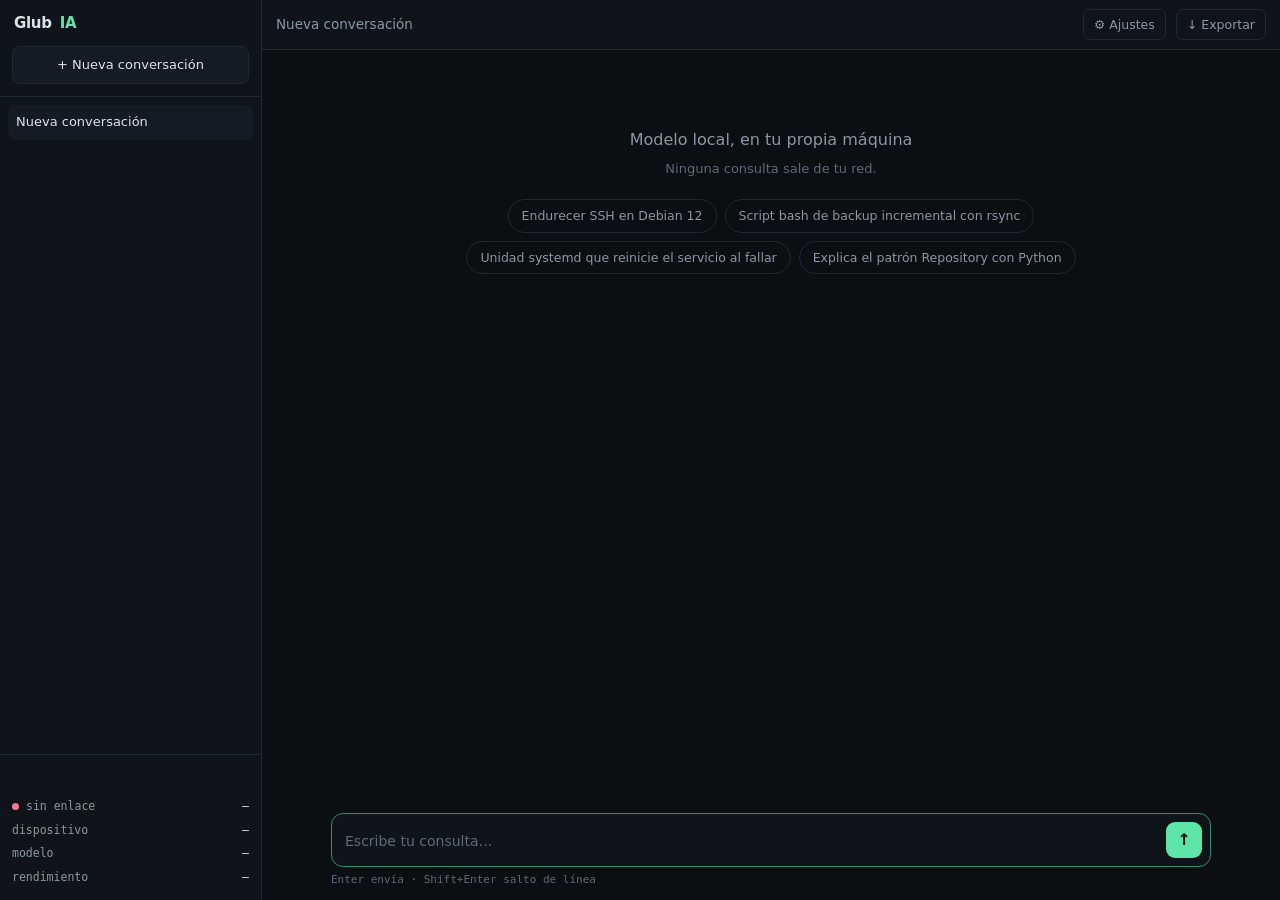
==== ui.html @ c702e89c "GlubIA 2.0" ====
<!DOCTYPE html>
<html lang="es">
<head>
<meta charset="utf-8">
<meta name="viewport" content="width=device-width, initial-scale=1, viewport-fit=cover">
<meta name="color-scheme" content="dark">
<title>{{TITULO}}</title>
<link rel="icon" href="data:image/svg+xml,<svg xmlns='http://www.w3.org/2000/svg' viewBox='0 0 32 32'><rect width='32' height='32' rx='7' fill='%230d1117'/><path d='M9 21V11h3.6c2.6 0 4.2 1.4 4.2 3.4 0 1.4-.8 2.4-2 2.9l2.6 3.7h-3.3l-2.1-3.2h-.4V21H9zm2.6-5.3h1c1 0 1.6-.4 1.6-1.2s-.6-1.2-1.6-1.2h-1v2.4z' fill='%235ee6a8'/><circle cx='22' cy='19' r='2.2' fill='%235ee6a8'/></svg>">
<style>
  :root{
    --bg:#0b0e13; --bg2:#0f141b; --bg3:#141b24; --line:#1f2933;
    --tx:#dce3ea; --tx2:#8b97a6; --tx3:#5d6a79;
    --ac:#5ee6a8; --ac2:#2f8f68; --user:#7aa2f7; --err:#f7768e; --warn:#e0af68;
    --mono:ui-monospace,"JetBrains Mono","Cascadia Code","SF Mono",Consolas,monospace;
    --sans:system-ui,-apple-system,"Segoe UI",Roboto,sans-serif;
    --sidebar:262px;
  }
  *{box-sizing:border-box}
  html,body{height:100%}
  body{
    margin:0;background:var(--bg);color:var(--tx);font:14px/1.55 var(--sans);
    display:flex;overflow:hidden;-webkit-font-smoothing:antialiased;
  }
  button{font:inherit;color:inherit;background:none;border:0;cursor:pointer}
  input,textarea,select{font:inherit;color:inherit}
  ::-webkit-scrollbar{width:9px;height:9px}
  ::-webkit-scrollbar-thumb{background:#26313d;border-radius:5px}
  ::-webkit-scrollbar-thumb:hover{background:#33414f}
  ::-webkit-scrollbar-track{background:transparent}

  /* ---------- Login ---------- */
  #login{position:fixed;inset:0;z-index:100;background:var(--bg);display:none;
    align-items:center;justify-content:center;padding:24px}
  #login.on{display:flex}
  .card{width:100%;max-width:340px;text-align:center}
  .logo{font:600 26px/1 var(--sans);letter-spacing:-.5px;margin-bottom:6px}
  .logo b{color:var(--ac)}
  .card p{color:var(--tx2);font-size:13px;margin:0 0 22px}
  .card input{width:100%;background:var(--bg3);border:1px solid var(--line);
    border-radius:9px;padding:11px 13px;font-family:var(--mono);outline:none}
  .card input:focus{border-color:var(--ac2)}
  .card button{width:100%;margin-top:10px;background:var(--ac);color:#07110c;
    font-weight:600;border-radius:9px;padding:11px}
  .card button:disabled{opacity:.5;cursor:default}
  #loginErr{color:var(--err);font-size:12.5px;min-height:18px;margin-top:10px}

  /* ---------- Sidebar ---------- */
  aside{width:var(--sidebar);flex:0 0 var(--sidebar);background:var(--bg2);
    border-right:1px solid var(--line);display:flex;flex-direction:column;height:100%}
  .side-top{padding:12px;border-bottom:1px solid var(--line)}
  .brand{display:flex;align-items:center;gap:8px;font-weight:600;font-size:15px;
    letter-spacing:-.3px;margin-bottom:11px;padding:0 2px}
  .brand span{color:var(--ac)}
  .newchat{width:100%;background:var(--bg3);border:1px solid var(--line);
    border-radius:8px;padding:8px;font-size:13px;font-weight:500;
    display:flex;align-items:center;justify-content:center;gap:6px}
  .newchat:hover{border-color:var(--ac2);color:var(--ac)}
  #convs{flex:1;overflow-y:auto;padding:8px}
  .conv{display:flex;align-items:center;gap:6px;border-radius:7px;padding:7px 8px;
    cursor:pointer;font-size:13px;color:var(--tx2)}
  .conv:hover{background:var(--bg3)}
  .conv.on{background:var(--bg3);color:var(--tx)}
  .conv .t{flex:1;overflow:hidden;text-overflow:ellipsis;white-space:nowrap}
  .conv .x{opacity:0;font-size:16px;line-height:1;color:var(--tx3);padding:0 2px}
  .conv:hover .x{opacity:1}
  .conv .x:hover{color:var(--err)}
  .side-bot{border-top:1px solid var(--line);padding:10px 12px}

  /* ---------- Panel de estado ---------- */
  .stat{display:flex;align-items:center;gap:7px;font-size:11.5px;color:var(--tx2);
    font-family:var(--mono);padding:3px 0}
  .dot{width:7px;height:7px;border-radius:50%;background:var(--tx3);flex:0 0 7px}
  .dot.ok{background:var(--ac);box-shadow:0 0 7px rgba(94,230,168,.65)}
  .dot.no{background:var(--err)}
  .stat .v{margin-left:auto;color:var(--tx)}
  #spark{display:block;width:100%;height:22px;margin:6px 0 2px;opacity:.85}

  /* ---------- Main ---------- */
  main{flex:1;display:flex;flex-direction:column;min-width:0;height:100%}
  header{display:flex;align-items:center;gap:10px;padding:9px 14px;
    border-bottom:1px solid var(--line);background:var(--bg2);flex:0 0 auto}
  .hb{border:1px solid var(--line);border-radius:7px;padding:5px 10px;font-size:12.5px;
    color:var(--tx2);display:flex;align-items:center;gap:6px}
  .hb:hover{border-color:var(--ac2);color:var(--ac)}
  .hb.on{border-color:var(--ac2);color:var(--ac)}
  #hTitle{flex:1;font-size:13.5px;font-weight:500;overflow:hidden;
    text-overflow:ellipsis;white-space:nowrap;color:var(--tx2)}
  #burger{display:none}

  /* ---------- Ajustes ---------- */
  #cfg{display:none;border-bottom:1px solid var(--line);background:var(--bg2);
    padding:13px 16px;gap:16px;flex-wrap:wrap;flex:0 0 auto}
  #cfg.on{display:flex}
  .fld{flex:1;min-width:190px}
  .fld label{display:flex;justify-content:space-between;font-size:11.5px;
    color:var(--tx2);margin-bottom:6px;font-family:var(--mono)}
  .fld label b{color:var(--ac);font-weight:500}
  input[type=range]{width:100%;-webkit-appearance:none;height:4px;border-radius:2px;
    background:var(--bg3);outline:none}
  input[type=range]::-webkit-slider-thumb{-webkit-appearance:none;width:14px;height:14px;
    border-radius:50%;background:var(--ac);cursor:pointer}
  input[type=range]::-moz-range-thumb{width:14px;height:14px;border:0;border-radius:50%;
    background:var(--ac);cursor:pointer}
  .fld.wide{flex-basis:100%}
  #sysPrompt{width:100%;height:80px;background:var(--bg);border:1px solid var(--line);
    border-radius:8px;padding:9px 11px;font:12.5px/1.5 var(--mono);resize:vertical;outline:none}
  #sysPrompt:focus{border-color:var(--ac2)}

  /* ---------- Transcript ---------- */
  #chat{flex:1;overflow-y:auto;overflow-x:hidden;scroll-behavior:smooth}
  #inner{max-width:880px;margin:0 auto;padding:22px 20px 8px}
  .turn{display:flex;gap:14px;padding:14px 0}
  .turn+.turn{border-top:1px solid #131a22}
  .gutter{flex:0 0 62px;font:600 10.5px/1.6 var(--mono);letter-spacing:.09em;
    text-transform:uppercase;padding-top:2px;text-align:right;color:var(--tx3)}
  .turn.user .gutter{color:var(--user)}
  .turn.ai .gutter{color:var(--ac)}
  .body{flex:1;min-width:0;overflow-wrap:anywhere}
  .body>*:first-child{margin-top:0}
  .body>*:last-child{margin-bottom:0}
  .body p{margin:0 0 .75em}
  .body ul,.body ol{margin:.3em 0 .8em;padding-left:1.3em}
  .body li{margin:.18em 0}
  .body h1,.body h2,.body h3{margin:1.1em 0 .5em;line-height:1.3;font-weight:600}
  .body h1{font-size:1.28em}.body h2{font-size:1.16em}.body h3{font-size:1.05em}
  .body blockquote{margin:.6em 0;padding-left:11px;border-left:2px solid var(--line);color:var(--tx2)}
  .body hr{border:0;border-top:1px solid var(--line);margin:1em 0}
  .body a{color:var(--user)}
  .body table{border-collapse:collapse;margin:.6em 0;font-size:13px;display:block;overflow-x:auto}
  .body th,.body td{border:1px solid var(--line);padding:5px 9px;text-align:left;
    overflow-wrap:normal;word-break:normal}
  .body th{background:var(--bg3)}
  .ic{background:var(--bg3);border:1px solid var(--line);border-radius:4px;
    padding:1px 5px;font:.88em var(--mono);color:var(--ac)}
  .turn.user .body{color:#c3ceda}

  /* ---------- Bloques de codigo ---------- */
  .cb{margin:.7em 0;border:1px solid var(--line);border-radius:9px;
    background:#080b10;overflow:hidden}
  .cb-h{display:flex;align-items:center;gap:8px;padding:5px 10px;
    background:var(--bg3);border-bottom:1px solid var(--line)}
  .cb-h .lang{font:11px var(--mono);color:var(--tx2);letter-spacing:.05em;flex:1}
  .cb-h button{font:11px var(--mono);color:var(--tx2);border:1px solid var(--line);
    border-radius:5px;padding:2px 8px}
  .cb-h button:hover{color:var(--ac);border-color:var(--ac2)}
  .cb pre{margin:0;padding:11px 13px;overflow-x:auto;font:12.6px/1.55 var(--mono);
    tab-size:4;color:#c8d3e0}
  .cb.open .cb-h .lang::after{content:" · escribiendo";color:var(--ac);opacity:.8}
  .cb pre i{font-style:normal}
  .k{color:#c39ae6}.s{color:#96d98a}.c{color:#57657a;font-style:italic}
  .n{color:#e5a06a}.f{color:#79b8ff}.o{color:#8fa3b8}.v{color:#f0a8b4}

  .caret{display:inline-block;width:7px;height:14px;background:var(--ac);
    vertical-align:-2px;animation:bl 1s steps(2) infinite}
  @keyframes bl{50%{opacity:0}}
  .err{color:var(--err);font-family:var(--mono);font-size:12.5px}
  .cola{color:var(--tx3);font:12px var(--mono);margin-left:6px}

  /* ---------- Composer ---------- */
  footer{flex:0 0 auto;padding:10px 20px 14px;background:linear-gradient(transparent,var(--bg) 32%)}
  .comp{max-width:880px;margin:0 auto;display:flex;gap:9px;align-items:flex-end;
    background:var(--bg2);border:1px solid var(--line);border-radius:12px;padding:8px 8px 8px 13px}
  .comp:focus-within{border-color:var(--ac2)}
  #ta{flex:1;background:none;border:0;outline:none;resize:none;max-height:210px;
    padding:6px 0;line-height:1.5;font-size:14px}
  #ta::placeholder{color:var(--tx3)}
  #send{background:var(--ac);color:#07110c;border-radius:9px;width:36px;height:36px;
    flex:0 0 36px;display:grid;place-items:center;font-size:16px;font-weight:700}
  #send:disabled{background:var(--bg3);color:var(--tx3)}
  #send.stop{background:var(--err);color:#180a0d}
  .hint{max-width:880px;margin:6px auto 0;font:11px var(--mono);color:var(--tx3);
    display:flex;gap:12px}
  .hint .r{margin-left:auto}

  .empty{text-align:center;color:var(--tx3);padding:56px 20px}
  .empty h2{color:var(--tx2);font-size:16px;font-weight:500;margin:0 0 6px}
  .empty p{font-size:13px;margin:0}
  .chips{display:flex;flex-wrap:wrap;gap:8px;justify-content:center;margin-top:20px}
  .chip{border:1px solid var(--line);border-radius:20px;padding:6px 13px;font-size:12.5px;color:var(--tx2)}
  .chip:hover{border-color:var(--ac2);color:var(--ac)}

  #toast{position:fixed;bottom:22px;left:50%;transform:translate(-50%,16px);
    background:var(--bg3);border:1px solid var(--line);border-radius:8px;
    padding:8px 15px;font-size:12.5px;opacity:0;pointer-events:none;
    transition:.22s;z-index:60}
  #toast.on{opacity:1;transform:translate(-50%,0)}
  #scrim{display:none;position:fixed;inset:0;background:rgba(0,0,0,.55);z-index:19}

  @media (max-width:760px){
    aside{position:fixed;left:0;top:0;bottom:0;z-index:20;transform:translateX(-100%);
      transition:transform .2s}
    aside.on{transform:none}
    #scrim.on{display:block}
    #burger{display:flex}
    #inner{padding:16px 13px 4px}
    .gutter{flex:0 0 40px;font-size:9.5px}
    .turn{gap:9px}
    footer{padding:8px 12px 12px}
    .hb.hide-sm{display:none}
    .hint span:first-child{display:none}
  }
</style>
</head>
<body>

<!-- ===================== LOGIN ===================== -->
<div id="login">
  <form class="card" id="loginForm" autocomplete="on">
    <div class="logo">Glub<b>IA</b></div>
    <p>Acceso restringido</p>
    <input id="pw" type="password" placeholder="Contraseña" autocomplete="current-password" required>
    <button type="submit" id="loginBtn">Entrar</button>
    <div id="loginErr"></div>
  </form>
</div>

<div id="scrim"></div>

<!-- ===================== SIDEBAR ===================== -->
<aside id="side">
  <div class="side-top">
    <div class="brand">Glub<span>IA</span></div>
    <button class="newchat" id="newBtn">+ Nueva conversación</button>
  </div>
  <div id="convs"></div>
  <div class="side-bot">
    <canvas id="spark" width="240" height="22"></canvas>
    <div class="stat"><i class="dot" id="dot"></i><span id="linkTxt">conectando…</span><span class="v" id="lat">—</span></div>
    <div class="stat"><span>dispositivo</span><span class="v" id="dev">—</span></div>
    <div class="stat"><span>modelo</span><span class="v" id="mdl">—</span></div>
    <div class="stat"><span>rendimiento</span><span class="v" id="tps">—</span></div>
  </div>
</aside>

<!-- ===================== MAIN ===================== -->
<main>
  <header>
    <button class="hb" id="burger">☰</button>
    <div id="hTitle">Nueva conversación</div>
    <button class="hb" id="cfgBtn">⚙ Ajustes</button>
    <button class="hb hide-sm" id="expBtn">↓ Exportar</button>
    <button class="hb hide-sm" id="outBtn" style="display:none">Salir</button>
  </header>

  <div id="cfg">
    <div class="fld">
      <label>temperatura <b id="tVal">0.20</b></label>
      <input type="range" id="temp" min="0" max="1.5" step="0.05" value="0.2">
    </div>
    <div class="fld">
      <label>max_new_tokens <b id="mVal">1024</b></label>
      <input type="range" id="maxt" min="128" max="4096" step="128" value="1024">
    </div>
    <div class="fld wide">
      <label>prompt de sistema <b id="resetSys" style="cursor:pointer">restaurar</b></label>
      <textarea id="sysPrompt" spellcheck="false"></textarea>
    </div>
  </div>

  <div id="chat"><div id="inner"></div></div>

  <footer>
    <div class="comp">
      <textarea id="ta" rows="1" placeholder="Escribe tu consulta…" spellcheck="false"></textarea>
      <button id="send" title="Enviar">↑</button>
    </div>
    <div class="hint">
      <span>Enter envía · Shift+Enter salto de línea</span>
      <span class="r" id="ctxInfo"></span>
    </div>
  </footer>
</main>

<div id="toast"></div>

<script>
"use strict";
/* =======================================================================
   GlubIA · interfaz local. Sin dependencias externas: arranca sin internet.
   Se sirve desde el propio backend, asi que todas las rutas son relativas
   y funciona igual en LAN (http) que a traves del tunel (https).
   ======================================================================= */

const $ = s => document.querySelector(s);
const LS_CONV = "glubia.convs.v1", LS_SET = "glubia.settings.v1";
const HIST_MAX = 60;                  // mensajes que se envian; el servidor recorta por TOKENS
const esc = t => t.replace(/&/g,"&amp;").replace(/</g,"&lt;").replace(/>/g,"&gt;");

/* ------------------------- Estado ------------------------- */
let convs = [], actual = null, generando = false, ctrl = null;
let trabajo = null;                   // id del trabajo en el servidor (para Detener)
let servidorConv = false;             // el servidor guarda conversaciones (GlubIA 2)
let sysDefecto = "";
const lats = [];                      // ultimas mediciones de latencia
let ajustes = { temp:0.2, maxt:1024, sys:null };

const guardar = () => { try{
  localStorage.setItem(LS_CONV, JSON.stringify(convs.slice(0,60)));
  localStorage.setItem(LS_SET, JSON.stringify(ajustes));
}catch(e){ toast("No se pudo guardar en este navegador"); } };

function cargar(){
  try{ convs = JSON.parse(localStorage.getItem(LS_CONV)||"[]") || []; }catch(e){ convs = []; }
  try{ Object.assign(ajustes, JSON.parse(localStorage.getItem(LS_SET)||"{}")); }catch(e){}
}

/* -------------------------------------------------------------------------
   Contexto que se envia al modelo. Las respuestas fallidas (errores, "sin
   respuesta") y la pregunta que las produjo NO se reenvian: en la v1 el modelo
   recibia sus propios mensajes de error como si fueran parte de la charla.
   ------------------------------------------------------------------------- */
const FALLO_V1 = /^\*\*No se pudo completar:\*\*|^\*\(sin respuesta\)\*$|\*\*Error del servidor:\*\*/;
const fallida = m => !!m && m.role === "assistant" && (m.err || FALLO_V1.test(m.content));
function contexto(msgs){
  const out = [];
  msgs.forEach((m, i) => {
    if(fallida(m) || (m.role === "user" && fallida(msgs[i+1]))) return;
    out.push({ role:m.role, content:m.content.replace(/\n\n\*\(detenido\)\*$/, "") });
  });
  return out.slice(-HIST_MAX);
}

/* -------------------------------------------------------------------------
   Sincronizacion con el servidor: el historial te sigue entre equipos y
   sobrevive a limpiar el navegador. Si el servidor no la ofrece o no hay red,
   todo sigue funcionando solo con localStorage, como en la v1.
   ------------------------------------------------------------------------- */
const sucias = new Set();
let tSync = null;
function tocar(c){
  c.act = Date.now();
  if(servidorConv && c.msgs.length){ sucias.add(c.id); programarSubida(900); }
}
function programarSubida(ms){ clearTimeout(tSync); tSync = setTimeout(subir, ms); }
async function subir(){
  const ids = [...sucias]; sucias.clear();
  for(const id of ids){
    const c = convs.find(x => x.id === id);
    if(!c || !c.msgs.length) continue;
    try{
      const r = await fetch("api/conversations/" + encodeURIComponent(id), {
        method:"PUT", headers:{"Content-Type":"application/json"},
        body:JSON.stringify({ titulo:c.titulo, msgs:c.msgs, ts:c.ts, actualizada:c.act || c.ts })
      });
      if(!r.ok && r.status !== 400 && r.status !== 413) sucias.add(id);
    }catch(e){ sucias.add(id); }
  }
  if(sucias.size) programarSubida(8000);   // sin red o sin sesion: reintento tranquilo
}
async function bajar(){
  if(!servidorConv) return false;
  try{
    const r = await fetch("api/conversations", {cache:"no-store"});
    if(!r.ok) return false;
    const j = await r.json();
    const borradas = new Set(j.deleted || []);
    // Solo las 60 mas recientes: es lo que cabe en el localStorage (guardar() corta en 60).
    const remotas = new Map((j.conversations || []).slice(0, 60).map(x => [x.id, x]));
    let cambio = false;
    const antes = convs.length;
    convs = convs.filter(c => !borradas.has(c.id));          // borradas en otro equipo
    if(convs.length !== antes) cambio = true;
    for(const rc of remotas.values()){
      const l = convs.find(c => c.id === rc.id);
      const nueva = { id:rc.id, titulo:rc.titulo || "Conversación", msgs:rc.msgs || [], ts:rc.ts, act:rc.actualizada };
      if(!l){ convs.push(nueva); cambio = true; }
      else if((rc.actualizada || 0) > (l.act || 0)){ Object.assign(l, nueva); cambio = true; }
      else if((l.act || 0) > (rc.actualizada || 0)) sucias.add(l.id);
    }
    convs.forEach(c => { if(!remotas.has(c.id) && c.msgs.length) sucias.add(c.id); });  // solo locales
    if(cambio){
      convs.sort((a, b) => (b.act || b.ts || 0) - (a.act || a.ts || 0));
      if(!conv()) actual = convs.length ? convs[0].id : null;
    }
    if(sucias.size) programarSubida(300);
    return cambio;
  }catch(e){ return false; }
}

/* =======================================================================
   Resaltado de sintaxis escrito a mano (sin librerias)
   Se escapa &,<,> primero; las comillas quedan intactas y el tokenizador
   puede reconocer cadenas sin pelearse con las entidades HTML.
   ======================================================================= */
const LANGS = {
  python:{ kw:"and as assert async await break class continue def del elif else except finally for from global if import in is lambda nonlocal not or pass raise return try while with yield None True False self match case",
           com:"#[^\\n]*",
           str:"\"\"\"[\\s\\S]*?\"\"\"|'''[\\s\\S]*?'''|\"(?:\\\\.|[^\"\\\\\\n])*\"|'(?:\\\\.|[^'\\\\\\n])*'" },
  javascript:{ kw:"async await break case catch class const continue default delete do else export extends finally for from function if import in instanceof let new of return static super switch this throw try typeof var void while yield true false null undefined",
           com:"/\\*[\\s\\S]*?\\*/|//[^\\n]*",
           str:"`(?:\\\\[\\s\\S]|[^`\\\\])*`|\"(?:\\\\.|[^\"\\\\\\n])*\"|'(?:\\\\.|[^'\\\\\\n])*'" },
  bash:{ kw:"if then else elif fi for while do done case esac function return export local readonly source alias unset shift trap set echo cd sudo apt systemctl grep sed awk chmod chown mkdir rm cp mv ln find xargs curl wget tar ssh scp systemd journalctl ufw iptables",
           com:"#[^\\n]*",
           str:"\"(?:\\\\.|[^\"\\\\])*\"|'[^']*'" },
  json:{ kw:"true false null", com:"#[^\\n]*", str:"\"(?:\\\\.|[^\"\\\\])*\"" },
  sql:{ kw:"select from where insert into values update set delete create table drop alter add primary key foreign references index join left right inner outer on group by order having limit offset distinct as and or not null in like between union all case when then else end",
           com:"--[^\\n]*", str:"'(?:''|[^'])*'" },
  c:{ kw:"auto break case char const continue default do double else enum extern float for goto if int long register return short signed sizeof static struct switch typedef union unsigned void volatile while include define ifndef endif nullptr true false",
           com:"/\\*[\\s\\S]*?\\*/|//[^\\n]*",
           str:"\"(?:\\\\.|[^\"\\\\\\n])*\"|'(?:\\\\.|[^'\\\\\\n])*'" }
};
const ALIAS = { py:"python", python3:"python", js:"javascript", jsx:"javascript", ts:"javascript",
  tsx:"javascript", node:"javascript", sh:"bash", shell:"bash", zsh:"bash", console:"bash",
  bat:"bash", powershell:"bash", ps1:"bash", yaml:"json", yml:"json", toml:"json", ini:"json",
  cpp:"c", "c++":"c", h:"c", hpp:"c", java:"c", go:"c", rust:"c", rs:"c", cs:"c", php:"c",
  postgres:"sql", psql:"sql", mysql:"sql" };

// Trozos que NO son comentario ni cadena: aqui si buscamos palabras clave.
function codigoLlano(s, def){
  if(!s) return "";
  const kws = def._set || (def._set = new Set(def.kw.split(" ")));
  return s
    .replace(/\b([A-Za-z_$][\w$]*)\b(\s*\()?/g, (m, w, par) => {
      if(kws.has(w)) return '<i class="k">'+w+'</i>' + (par||"");
      if(par) return '<i class="f">'+w+'</i>' + par;
      return m;
    })
    .replace(/\b(0[xXbB][0-9a-fA-F]+|\d+\.?\d*(?:[eE][-+]?\d+)?)\b/g, '<i class="n">$1</i>')
    .replace(/(\$\{?\w+\}?|(?:^|\s)--?[a-zA-Z][\w-]*)/g, m => '<i class="v">'+m+'</i>');
}

function pintar(codigo, lang){
  const def = LANGS[ALIAS[(lang||"").toLowerCase()] || (lang||"").toLowerCase()];
  const t = esc(codigo);
  if(!def) return t;

  // Un solo barrido de izquierda a derecha: asi una almohadilla dentro de una
  // cadena no se toma por comentario, ni una comilla dentro de un comentario
  // abre una cadena. Sin marcadores temporales que luego haya que restaurar.
  const nunca = "(?!x)x";
  const re = new RegExp("(" + (def.com || nunca) + ")|(" + (def.str || nunca) + ")", "g");
  let out = "", ultimo = 0, m;
  while((m = re.exec(t)) !== null){
    if(m[0] === ""){ re.lastIndex++; continue; }
    out += codigoLlano(t.slice(ultimo, m.index), def);
    out += '<i class="' + (m[1] !== undefined ? "c" : "s") + '">' + m[0] + '</i>';
    ultimo = m.index + m[0].length;
  }
  return out + codigoLlano(t.slice(ultimo), def);
}

/* =======================================================================
   Markdown minimo. Soporta vallas ``` sin cerrar mientras llega el stream:
   la ultima valla abierta se renderiza igualmente como bloque en curso.
   ======================================================================= */
function inline(t){
  return esc(t)
    .replace(/`([^`\n]+)`/g, (m,c) => '<code class="ic">'+c+'</code>')
    .replace(/\*\*([^*]+)\*\*/g,"<strong>$1</strong>")
    .replace(/(^|[^*\w])\*([^*\n]+)\*/g,"$1<em>$2</em>")
    .replace(/\[([^\]]+)\]\((https?:\/\/[^\s)]+)\)/g,'<a href="$2" target="_blank" rel="noopener">$1</a>');
}

function bloqueCodigo(codigo, lang, abierto){
  const id = "c" + Math.random().toString(36).slice(2,9);
  return '<div class="cb'+(abierto?" open":"")+'">'+
      '<div class="cb-h"><span class="lang">'+esc(lang||"texto")+'</span>'+
      '<button data-copy="'+id+'">copiar</button></div>'+
      '<pre id="'+id+'">'+pintar(codigo, lang)+'</pre></div>';
}

function markdown(texto){
  const lineas = texto.split("\n");
  let html = "", buf = [], enCodigo = false, codigo = [], lang = "", lista = null;

  const cerrarLista = () => { if(lista){ html += "</"+lista+">"; lista = null; } };
  const volcar = () => {
    if(!buf.length) return;
    const t = buf.join("\n").trim();
    if(t) html += "<p>" + inline(t).replace(/\n/g,"<br>") + "</p>";
    buf = [];
  };

  const celdas = ln => ln.trim().replace(/^\||\|$/g,"").split("|").map(c => c.trim());
  const esSeparador = ln => /^\s*\|?[\s:]*-{2,}[\s:|-]*\|?\s*$/.test(ln) && ln.includes("-");

  for(let i = 0; i < lineas.length; i++){
    const ln = lineas[i];
    const valla = ln.match(/^\s*```(.*)$/);
    if(valla){
      if(!enCodigo){ volcar(); cerrarLista(); enCodigo = true; lang = valla[1].trim(); codigo = []; }
      else { enCodigo = false; html += bloqueCodigo(codigo.join("\n"), lang, false); }
      continue;
    }
    if(enCodigo){ codigo.push(ln); continue; }

    // Tabla: cabecera con barras seguida de una linea de guiones.
    if(ln.includes("|") && i + 1 < lineas.length && esSeparador(lineas[i+1]) && lineas[i+1].includes("|")){
      volcar(); cerrarLista();
      const cab = celdas(ln);
      let t = "<table><thead><tr>" + cab.map(c => "<th>"+inline(c)+"</th>").join("") + "</tr></thead><tbody>";
      let j = i + 2;
      for(; j < lineas.length && lineas[j].includes("|") && lineas[j].trim(); j++){
        const fila = celdas(lineas[j]);
        t += "<tr>" + cab.map((_,k) => "<td>"+inline(fila[k] || "")+"</td>").join("") + "</tr>";
      }
      html += t + "</tbody></table>";
      i = j - 1;
      continue;
    }

    if(/^\s*(---|\*\*\*|___)\s*$/.test(ln)){ volcar(); cerrarLista(); html += "<hr>"; continue; }
    const h = ln.match(/^(#{1,3})\s+(.*)$/);
    if(h){ volcar(); cerrarLista(); const n = h[1].length; html += "<h"+n+">"+inline(h[2])+"</h"+n+">"; continue; }
    const q = ln.match(/^>\s?(.*)$/);
    if(q){ volcar(); cerrarLista(); html += "<blockquote>"+inline(q[1])+"</blockquote>"; continue; }
    const ul = ln.match(/^\s*[-*+]\s+(.*)$/);
    const ol = ln.match(/^\s*\d+[.)]\s+(.*)$/);
    if(ul || ol){
      volcar();
      const tag = ul ? "ul" : "ol";
      if(lista !== tag){ cerrarLista(); html += "<"+tag+">"; lista = tag; }
      html += "<li>" + inline((ul||ol)[1]) + "</li>";
      continue;
    }
    if(!ln.trim()){ volcar(); cerrarLista(); continue; }
    buf.push(ln);
  }
  volcar(); cerrarLista();
  // Valla aun sin cerrar: el modelo sigue escribiendo dentro del bloque.
  if(enCodigo) html += bloqueCodigo(codigo.join("\n"), lang, true);
  return html;
}

/* ------------------------- Conversaciones ------------------------- */
const nuevoId = () => Date.now().toString(36) + Math.random().toString(36).slice(2,6);

function conv(){ return convs.find(c => c.id === actual) || null; }

function crear(){
  const c = { id:nuevoId(), titulo:"Nueva conversación", msgs:[], ts:Date.now() };
  convs.unshift(c); actual = c.id; guardar(); pintarLista(); render(); $("#ta").focus();
  if(innerWidth <= 760) cerrarSide();
}

function borrar(id, ev){
  ev.stopPropagation();
  convs = convs.filter(c => c.id !== id);
  sucias.delete(id);
  if(servidorConv) fetch("api/conversations/" + encodeURIComponent(id), {method:"DELETE"}).catch(() => {});
  if(actual === id) actual = convs.length ? convs[0].id : null;
  if(!convs.length) crear(); else { guardar(); pintarLista(); render(); }
}

function pintarLista(){
  const cont = $("#convs");
  cont.innerHTML = "";
  convs.forEach(c => {
    const d = document.createElement("div");
    d.className = "conv" + (c.id === actual ? " on" : "");
    d.innerHTML = '<span class="t"></span><span class="x">×</span>';
    d.querySelector(".t").textContent = c.titulo;
    d.onclick = () => { actual = c.id; pintarLista(); render(); if(innerWidth<=760) cerrarSide(); };
    d.querySelector(".x").onclick = e => borrar(c.id, e);
    cont.appendChild(d);
  });
}

const SUGE = ["Endurecer SSH en Debian 12","Script bash de backup incremental con rsync",
              "Unidad systemd que reinicie el servicio al fallar","Explica el patrón Repository con Python"];

function render(){
  const c = conv(), cont = $("#inner");
  $("#hTitle").textContent = c ? c.titulo : "Nueva conversación";
  if(!c || !c.msgs.length){
    cont.innerHTML = '<div class="empty"><h2>Modelo local, en tu propia máquina</h2>'+
      '<p>Ninguna consulta sale de tu red.</p><div class="chips">'+
      SUGE.map(s => '<button class="chip">'+esc(s)+'</button>').join("")+'</div></div>';
    cont.querySelectorAll(".chip").forEach(b => b.onclick = () => { $("#ta").value = b.textContent; enviar(); });
    $("#ctxInfo").textContent = "";
    return;
  }
  cont.innerHTML = c.msgs.map(m => turnoHTML(m.role, m.content + (m.detenido ? "\n\n*(detenido)*" : ""))).join("");
  $("#ctxInfo").textContent = c.msgs.length + " mensajes";
  abajo();
}

function turnoHTML(role, texto){
  const ai = role === "assistant";
  return '<div class="turn '+(ai?"ai":"user")+'"><div class="gutter">'+(ai?"glubia":"tú")+'</div>'+
         '<div class="body">'+(ai ? markdown(texto) : "<p>"+inline(texto).replace(/\n/g,"<br>")+"</p>")+'</div></div>';
}

const abajo = () => { const e = $("#chat"); e.scrollTop = e.scrollHeight; };

/* ------------------------- Envio ------------------------- */
async function enviar(){
  if(generando){
    if(trabajo) fetch("api/chat/cancel", { method:"POST", headers:{"Content-Type":"application/json"},
                                           body:JSON.stringify({id:trabajo}) }).catch(() => {});
    if(ctrl) ctrl.abort();
    return;
  }
  const ta = $("#ta"), texto = ta.value.trim();
  if(!texto) return;
  if(!conv()) crear();
  const c = conv();

  c.msgs.push({ role:"user", content:texto });
  tocar(c);
  if(c.msgs.length === 1){
    c.titulo = texto.slice(0,44) + (texto.length > 44 ? "…" : "");
    $("#hTitle").textContent = c.titulo; pintarLista();
  }
  ta.value = ""; autoSize(); guardar(); render();

  const cuerpo = {
    prompt: texto,
    history: contexto(c.msgs.slice(0,-1)),
    system: ajustes.sys || undefined,
    max_new_tokens: ajustes.maxt,
    temperature: ajustes.temp
  };

  // Turno del modelo, en vivo
  const cont = $("#inner");
  const div = document.createElement("div");
  div.className = "turn ai";
  div.innerHTML = '<div class="gutter">glubia</div><div class="body"><span class="caret"></span></div>';
  cont.appendChild(div); abajo();
  const body = div.querySelector(".body");

  generando = true; marcarBoton();
  ctrl = new AbortController();
  let acc = "", abortado = false, ultimo = 0, fallo = false, ctxServidor = null;
  trabajo = null;

  const repintar = (forzar) => {
    const t = performance.now();
    if(!forzar && t - ultimo < 55) return;      // ~18 fps: fluido sin quemar CPU
    ultimo = t;
    const pegado = $("#chat").scrollHeight - $("#chat").scrollTop - $("#chat").clientHeight < 120;
    body.innerHTML = markdown(acc) + '<span class="caret"></span>';
    if(pegado) abajo();
  };

  try{
    let r = await fetch("api/chat/stream", {
      method:"POST", headers:{"Content-Type":"application/json"},
      body:JSON.stringify(cuerpo), signal:ctrl.signal
    });

    if(r.status === 401){ throw new Error("__401__"); }

    if(r.status === 404 || !r.body){
      // Servidor sin streaming: se cae al endpoint clasico sin romperse.
      const r2 = await fetch("api/chat", {
        method:"POST", headers:{"Content-Type":"application/json"},
        body:JSON.stringify(cuerpo), signal:ctrl.signal
      });
      if(r2.status === 401) throw new Error("__401__");
      const j = await r2.json();
      if(!r2.ok) throw new Error(j.detail || "Error del servidor");
      acc = (j.response || "").trim();
      if(j.seconds) $("#tps").textContent = j.seconds + " s";
    } else if(!r.ok){
      let msg = "Error " + r.status;
      try{ const j = await r.json(); msg = j.detail || msg; }catch(e){}
      throw new Error(msg);
    } else {
      const rd = r.body.getReader(), dec = new TextDecoder();
      let resto = "", fin = false;
      while(!fin){
        const { value, done } = await rd.read();
        if(done) break;
        resto += dec.decode(value, {stream:true});
        const partes = resto.split("\n\n");
        resto = partes.pop();
        for(const p of partes){
          const l = p.trim();
          if(!l.startsWith("data:")) continue;
          let d; try{ d = JSON.parse(l.slice(5).trim()); }catch(e){ continue; }
          if(d.id){
            trabajo = d.id;
            if(d.queue > 0 && !acc) body.innerHTML = '<span class="caret"></span> <span class="cola">en cola: ' +
              d.queue + (d.queue === 1 ? ' petición' : ' peticiones') + ' antes que la tuya</span>';
          }
          if(d.context) ctxServidor = d.context;
          if(d.delta){ acc += d.delta; repintar(false); }
          else if(d.error){ fallo = true; acc += "\n\n**Error del servidor:** " + d.error; repintar(true); }
          else if(d.done){
            // Cerramos al recibir el evento final en vez de esperar a que el
            // socket muera: asi no dependemos de como delimite el servidor.
            if(d.tps) $("#tps").textContent = d.tps + " tok/s";
            fin = true; break;
          }
        }
      }
      try{ await rd.cancel(); }catch(e){}
    }
  }catch(e){
    if(e.name === "AbortError"){ abortado = true; }
    else if(e.message === "__401__"){
      generando = false; marcarBoton(); div.remove();
      c.msgs.pop(); guardar(); render();
      $("#ta").value = texto; autoSize();          // no se pierde lo que escribiste
      mostrarLogin("La sesión caducó. Vuelve a entrar.");
      return;
    }
    else { fallo = true; acc += (acc ? "\n\n" : "") + "**No se pudo completar:** " + e.message; }
  }

  generando = false; ctrl = null; marcarBoton();
  trabajo = null;
  if(!acc){ acc = "*(sin respuesta)*"; fallo = true; }
  const msg = { role:"assistant", content:acc };
  if(abortado) msg.detenido = true;
  if(fallo) msg.err = true;
  body.innerHTML = markdown(acc + (abortado ? "\n\n*(detenido)*" : ""));
  c.msgs.push(msg);
  c.ts = Date.now();
  tocar(c);
  guardar();
  $("#ctxInfo").textContent = c.msgs.length + " mensajes" + (ctxServidor ?
    " · al modelo " + ctxServidor.mensajes + (ctxServidor.omitidos ? " (" + ctxServidor.omitidos + " antiguos fuera)" : "") +
    " · " + ctxServidor.tokens_prompt + " tok" : "");
  abajo(); $("#ta").focus();
}

function marcarBoton(){
  const b = $("#send");
  b.textContent = generando ? "■" : "↑";
  b.classList.toggle("stop", generando);
  b.title = generando ? "Detener" : "Enviar";
}

/* ------------------------- Copiar codigo ------------------------- */
document.addEventListener("click", e => {
  const b = e.target.closest("[data-copy]");
  if(!b) return;
  const pre = document.getElementById(b.dataset.copy);
  if(!pre) return;
  const txt = pre.innerText;
  const ok = () => { b.textContent = "copiado"; setTimeout(() => b.textContent = "copiar", 1400); };
  // navigator.clipboard no existe en contextos no seguros: en LAN vamos por http.
  if(navigator.clipboard && isSecureContext){
    navigator.clipboard.writeText(txt).then(ok, () => legacy(txt, ok));
  } else legacy(txt, ok);
});
function legacy(txt, ok){
  const t = document.createElement("textarea");
  t.value = txt; t.style.cssText = "position:fixed;opacity:0;top:0";
  document.body.appendChild(t); t.select();
  try{ document.execCommand("copy"); ok(); }catch(e){ toast("No se pudo copiar"); }
  document.body.removeChild(t);
}

/* ------------------------- Exportar ------------------------- */
function exportar(){
  const c = conv();
  if(!c || !c.msgs.length){ toast("No hay nada que exportar"); return; }
  const fecha = new Date(c.ts || Date.now());
  let md = "# " + c.titulo + "\n\n> GlubIA · " + fecha.toLocaleString("es") +
           " · " + ($("#dev").textContent) + "\n\n---\n\n";
  md += c.msgs.map(m => (m.role === "user" ? "## Tú\n\n" : "## GlubIA\n\n") + m.content).join("\n\n---\n\n") + "\n";
  const nombre = (c.titulo.replace(/[^\w\sáéíóúñÁÉÍÓÚÑ-]/g,"").trim().replace(/\s+/g,"-").toLowerCase() || "glubia").slice(0,50);
  const a = document.createElement("a");
  a.href = URL.createObjectURL(new Blob([md], {type:"text/markdown;charset=utf-8"}));
  a.download = nombre + ".md";
  document.body.appendChild(a); a.click(); document.body.removeChild(a);
  setTimeout(() => URL.revokeObjectURL(a.href), 4000);
  toast("Descargado " + a.download);
}

/* ------------------------- Estado / latencia ------------------------- */
function sparkline(){
  const cv = $("#spark"), g = cv.getContext("2d");
  const w = cv.width = cv.clientWidth * 2, h = cv.height = 44;
  cv.style.height = "22px";
  g.clearRect(0,0,w,h);
  if(lats.length < 2) return;
  const max = Math.max(...lats, 1) * 1.3, n = lats.length;
  g.beginPath();
  lats.forEach((v,i) => {
    const x = (i/(n-1))*(w-4)+2, y = h - 4 - (v/max)*(h-10);
    i ? g.lineTo(x,y) : g.moveTo(x,y);
  });
  g.strokeStyle = "#5ee6a8"; g.lineWidth = 2.5; g.lineJoin = "round"; g.stroke();
  g.lineTo(w-2, h); g.lineTo(2, h); g.closePath();
  g.fillStyle = "rgba(94,230,168,.12)"; g.fill();
}

async function ping(){
  const t0 = performance.now();
  try{
    const r = await fetch("api/health", {cache:"no-store"});
    const j = await r.json();
    const ms = Math.round(performance.now() - t0);
    lats.push(ms); if(lats.length > 16) lats.shift();   // ultimas 16 mediciones
    $("#dot").className = "dot ok";
    $("#linkTxt").textContent = "enlace activo";
    $("#lat").textContent = ms + " ms";
    $("#dev").textContent = j.device || "—";
    $("#mdl").textContent = j.model || "—";
    if(j.ready === false){ $("#dot").className = "dot"; $("#linkTxt").textContent = "cargando modelo…"; }
    else if(j.queue > 0){ $("#linkTxt").textContent = "enlace activo · cola " + j.queue; }
  }catch(e){
    $("#dot").className = "dot no";
    $("#linkTxt").textContent = "sin enlace";
    $("#lat").textContent = "—";
  }
  sparkline();
}

/* ------------------------- Login ------------------------- */
function mostrarLogin(msg){
  $("#login").classList.add("on");
  $("#loginErr").textContent = msg || "";
  setTimeout(() => $("#pw").focus(), 60);
}

$("#loginForm").onsubmit = async e => {
  e.preventDefault();
  const btn = $("#loginBtn"); btn.disabled = true;
  $("#loginErr").textContent = "";
  try{
    const r = await fetch("api/login", {
      method:"POST", headers:{"Content-Type":"application/json"},
      body:JSON.stringify({password: $("#pw").value})
    });
    const j = await r.json().catch(() => ({}));
    if(r.ok){ $("#login").classList.remove("on"); $("#pw").value = ""; arrancarApp(); }
    else $("#loginErr").textContent = j.detail || "Acceso denegado";
  }catch(e){ $("#loginErr").textContent = "No hay conexión con el servidor"; }
  btn.disabled = false;
};

/* ------------------------- UI varios ------------------------- */
function toast(m){ const t = $("#toast"); t.textContent = m; t.classList.add("on");
  clearTimeout(t._h); t._h = setTimeout(() => t.classList.remove("on"), 2200); }

function autoSize(){ const ta = $("#ta"); ta.style.height = "auto";
  ta.style.height = Math.min(ta.scrollHeight, 210) + "px"; }

const cerrarSide = () => { $("#side").classList.remove("on"); $("#scrim").classList.remove("on"); };

$("#ta").addEventListener("input", autoSize);
$("#ta").addEventListener("keydown", e => {
  if(e.key === "Enter" && !e.shiftKey && !e.isComposing){ e.preventDefault(); enviar(); }
});
$("#send").onclick = enviar;
$("#newBtn").onclick = crear;
$("#expBtn").onclick = exportar;
$("#burger").onclick = () => { $("#side").classList.toggle("on"); $("#scrim").classList.toggle("on"); };
$("#scrim").onclick = cerrarSide;
$("#cfgBtn").onclick = () => { const on = $("#cfg").classList.toggle("on"); $("#cfgBtn").classList.toggle("on", on); };
$("#outBtn").onclick = async () => { await fetch("api/logout", {method:"POST"}); location.reload(); };

$("#temp").oninput = e => { ajustes.temp = +e.target.value; $("#tVal").textContent = ajustes.temp.toFixed(2); guardar(); };
$("#maxt").oninput = e => { ajustes.maxt = +e.target.value; $("#mVal").textContent = ajustes.maxt; guardar(); };
$("#sysPrompt").oninput = e => { ajustes.sys = e.target.value; guardar(); };
$("#resetSys").onclick = () => { ajustes.sys = null; $("#sysPrompt").value = sysDefecto; guardar(); toast("Prompt restaurado"); };

addEventListener("resize", sparkline);
addEventListener("keydown", e => {
  if((e.ctrlKey || e.metaKey) && e.key === "k"){ e.preventDefault(); crear(); }
});
addEventListener("beforeunload", e => { if(generando){ e.preventDefault(); e.returnValue = ""; } });

/* ------------------------- Arranque ------------------------- */
function arrancarApp(){
  cargar();
  $("#temp").value = ajustes.temp; $("#tVal").textContent = (+ajustes.temp).toFixed(2);
  $("#maxt").value = ajustes.maxt; $("#mVal").textContent = ajustes.maxt;
  $("#sysPrompt").value = ajustes.sys != null ? ajustes.sys : sysDefecto;
  if(!convs.length) crear(); else { actual = convs[0].id; pintarLista(); render(); }
  sincronizar();
  ping(); clearInterval(window._pg); window._pg = setInterval(ping, 5000);
  autoSize(); marcarBoton();
  $("#ta").focus();
}

async function sincronizar(){
  if(generando) return;
  const antes = JSON.stringify(conv() ? conv().msgs : null);
  if(await bajar()){
    guardar(); pintarLista();
    // Solo se repinta la conversacion abierta si cambio: no saltar el scroll en balde.
    if(JSON.stringify(conv() ? conv().msgs : null) !== antes) render();
  }
}
document.addEventListener("visibilitychange", () => { if(!document.hidden) sincronizar(); });

(async function init(){
  try{
    const r = await fetch("api/session", {cache:"no-store"});
    const j = await r.json();
    sysDefecto = j.system_prompt || "";
    servidorConv = j.conversations === true;
    if(j.auth_required) $("#outBtn").style.display = "";
    if(j.auth_required && !j.authenticated){ mostrarLogin(); ping(); return; }
  }catch(e){ /* sin backend: la UI arranca igual y el panel marcara "sin enlace" */ }
  arrancarApp();
})();
</script>
</body>
</html>
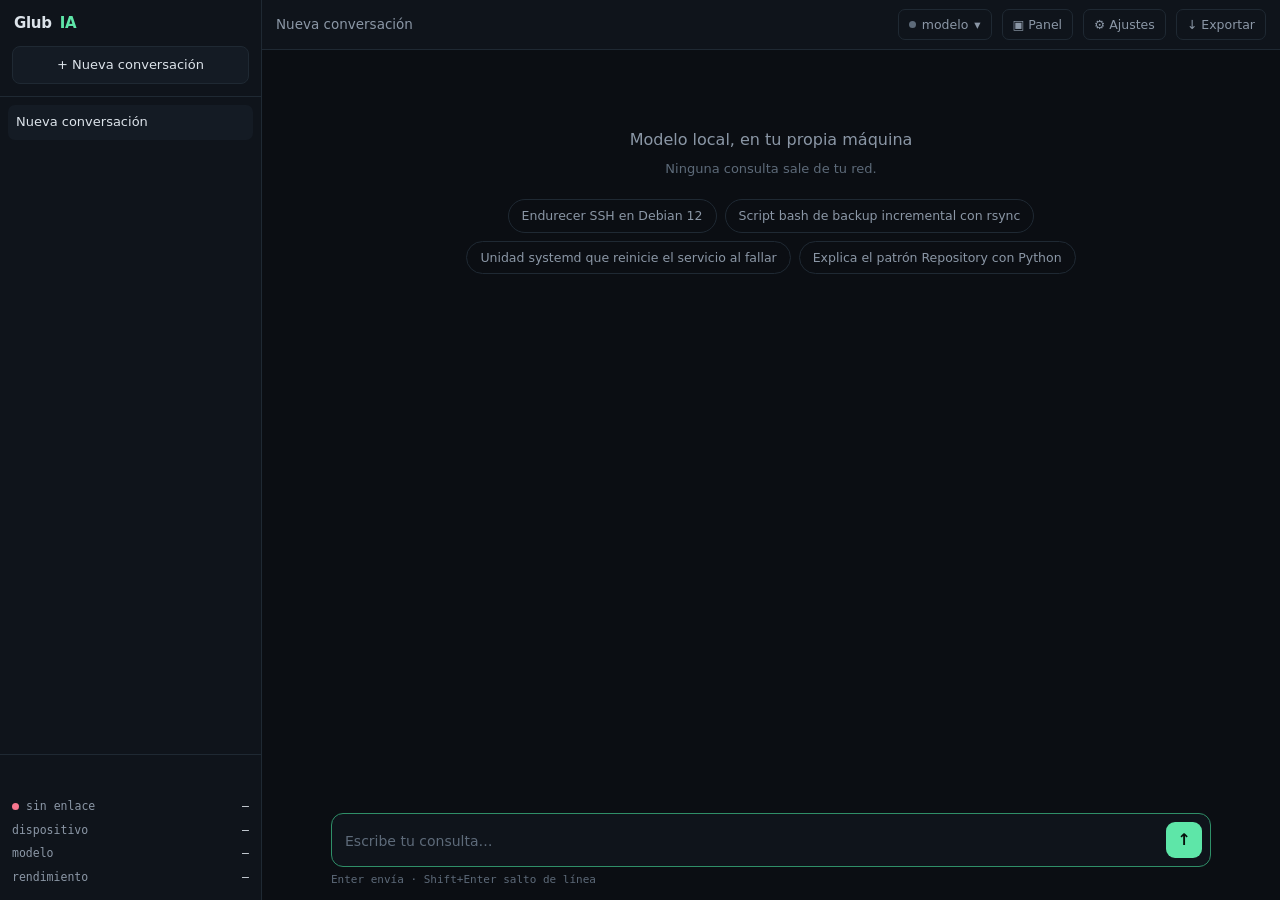
==== commit ab249550: "Se añadieron especificaciones y modelos nuevos con pesos modificados los llamados abliterated de Oll" ====
--- a/ui.html
+++ b/ui.html
@@ -179,6 +179,99 @@
   .chip{border:1px solid var(--line);border-radius:20px;padding:6px 13px;font-size:12.5px;color:var(--tx2)}
   .chip:hover{border-color:var(--ac2);color:var(--ac)}
 
+  /* ---------- Login: invitacion ---------- */
+  .alt{display:block;margin:14px auto 0;font-size:12.5px;color:var(--tx2);text-decoration:underline;
+    text-underline-offset:3px;background:none!important;color:var(--tx2)!important;width:auto!important;
+    font-weight:400!important;padding:4px!important}
+  .alt:hover{color:var(--ac)!important}
+
+  /* ---------- Rol y selector de modelo ---------- */
+  .tag{font:11px var(--mono);border:1px solid var(--line);border-radius:20px;padding:3px 9px;color:var(--warn);
+    white-space:nowrap}
+  .wrapm{position:relative}
+  #mdlBtn{max-width:280px}
+  #mdlBtn .nm{overflow:hidden;text-overflow:ellipsis;white-space:nowrap}
+  #mdlMenu{display:none;position:absolute;right:0;top:calc(100% + 6px);z-index:40;width:340px;max-width:calc(100vw - 24px);
+    background:var(--bg2);border:1px solid var(--line);border-radius:10px;padding:6px;
+    box-shadow:0 12px 32px rgba(0,0,0,.45)}
+  #mdlMenu.on{display:block}
+  .mi{display:flex;align-items:center;gap:9px;width:100%;text-align:left;border-radius:7px;padding:8px 9px;font-size:13px}
+  .mi:hover:not(:disabled){background:var(--bg3)}
+  .mi:disabled{opacity:.55;cursor:default}
+  .mi .nm{flex:1;min-width:0;overflow:hidden;text-overflow:ellipsis;white-space:nowrap}
+  .mi small,.mnota{font:11px var(--mono);color:var(--tx3)}
+  .mnota{padding:6px 9px 4px;display:block}
+  .mi.on .dot{background:var(--ac);box-shadow:0 0 7px rgba(94,230,168,.65)}
+  .mi.carg .dot{background:var(--warn)}
+
+  /* ---------- Panel de admin ---------- */
+  #panel{display:none;position:fixed;inset:0;z-index:50;background:rgba(5,7,10,.72);padding:22px;overflow:auto}
+  #panel.on{display:block}
+  .pn{max-width:980px;margin:0 auto;background:var(--bg2);border:1px solid var(--line);border-radius:12px}
+  .pn-h{display:flex;align-items:center;gap:12px;padding:12px 16px;border-bottom:1px solid var(--line);
+    position:sticky;top:-22px;background:var(--bg2);border-radius:12px 12px 0 0;z-index:2}
+  .pn-h b{font-size:15px}
+  .pn-h span{flex:1;font:12px var(--mono);color:var(--tx2)}
+  .pn section{padding:16px;border-bottom:1px solid var(--line)}
+  .pn section:last-child{border-bottom:0}
+  .pn h3{margin:0 0 4px;font-size:13.5px;font-weight:600}
+  .pn .sub{margin:0 0 12px;font-size:12.5px;color:var(--tx2)}
+  .tabla{width:100%;border-collapse:collapse;font-size:12.8px}
+  .tabla th{font:500 11px var(--mono);color:var(--tx3);text-align:left;padding:6px 8px;border-bottom:1px solid var(--line)}
+  .tabla td{padding:7px 8px;border-bottom:1px solid #151c25;vertical-align:middle}
+  .tabla tr:last-child td{border-bottom:0}
+  .tabla .mono{font-family:var(--mono);font-size:12px}
+  .tabla .nm{word-break:break-all}
+  .scroll{overflow-x:auto}
+  .btn{border:1px solid var(--line);border-radius:7px;padding:5px 10px;font-size:12.5px;color:var(--tx2);white-space:nowrap}
+  .btn:hover:not(:disabled){border-color:var(--ac2);color:var(--ac)}
+  .btn.pri{background:var(--ac);color:#07110c;border-color:var(--ac);font-weight:600}
+  .btn.pri:hover:not(:disabled){color:#07110c;filter:brightness(1.08)}
+  .btn.peligro:hover:not(:disabled){border-color:var(--err);color:var(--err)}
+  .btn:disabled{opacity:.45;cursor:default}
+  .pill{font:11px var(--mono);border-radius:20px;padding:2px 8px;border:1px solid var(--line);color:var(--tx2);white-space:nowrap}
+  .pill.ok{color:var(--ac);border-color:var(--ac2)}
+  .pill.warn{color:var(--warn);border-color:#6b5532}
+  .pill.err{color:var(--err);border-color:#6d3341}
+  .fila{display:flex;gap:8px;flex-wrap:wrap;align-items:center;margin-top:12px}
+  .fila input[type=text],.fila input[type=number],.fila select,.pn textarea{background:var(--bg);border:1px solid var(--line);
+    border-radius:7px;padding:7px 10px;font-size:13px;outline:none;min-width:0}
+  .fila input[type=text]{flex:1;min-width:200px;font-family:var(--mono)}
+  .fila input:focus,.fila select:focus,.pn textarea:focus{border-color:var(--ac2)}
+  .op select,.op input[type=number]{background:var(--bg2);border:1px solid var(--line);border-radius:6px;
+    padding:4px 6px;font:12.5px var(--mono);color:var(--tx);outline:none}
+  .op select:focus,.op input[type=number]:focus{border-color:var(--ac2)}
+  select option{background:var(--bg2);color:var(--tx)}
+  .pn textarea{width:100%;height:96px;font:12.5px/1.5 var(--mono);resize:vertical;margin-top:8px}
+  .rejilla{display:grid;grid-template-columns:repeat(auto-fit,minmax(220px,1fr));gap:10px}
+  .op{display:flex;align-items:center;justify-content:space-between;gap:10px;background:var(--bg);
+    border:1px solid var(--line);border-radius:8px;padding:9px 11px;font-size:12.8px}
+  .op small{display:block;color:var(--tx3);font-size:11.5px}
+  .sw{position:relative;display:inline-block;vertical-align:middle;width:34px;height:19px;flex:0 0 34px}
+  .sw input{opacity:0;width:0;height:0}
+  .sw i{position:absolute;inset:0;background:var(--bg3);border:1px solid var(--line);border-radius:20px;cursor:pointer;transition:.15s}
+  .sw i::after{content:"";position:absolute;width:13px;height:13px;left:2px;top:2px;border-radius:50%;background:var(--tx3);transition:.15s}
+  .sw input:checked+i{background:#173a2b;border-color:var(--ac2)}
+  .sw input:checked+i::after{transform:translateX(15px);background:var(--ac)}
+  .barra{height:5px;background:var(--bg3);border-radius:3px;overflow:hidden;margin-top:5px}
+  .barra i{display:block;height:100%;background:var(--ac);width:0}
+  .codigo{margin-top:12px;border:1px solid var(--ac2);border-radius:9px;padding:12px;background:#0b1712}
+  .codigo b{font:600 18px var(--mono);letter-spacing:.06em;color:var(--ac)}
+  .codigo p{margin:6px 0 0;font-size:12px;color:var(--tx2);word-break:break-all}
+  .audit{max-height:280px;overflow:auto;font:11.8px/1.5 var(--mono)}
+  .audit div{padding:4px 0;border-bottom:1px solid #151c25;display:flex;gap:10px}
+  .audit .t{color:var(--tx3);flex:0 0 112px}
+  .audit .ti{flex:0 0 120px;color:var(--tx)}
+  .audit .d{color:var(--tx2);word-break:break-word;min-width:0}
+  .audit .alerta .ti,.audit .fuga_de_prompt .ti{color:var(--err)}
+  @media (max-width:760px){
+    #panel{padding:0}
+    .pn{border-radius:0;border:0;min-height:100%}
+    .pn-h{top:0;border-radius:0}
+    .audit .t{flex-basis:70px}.audit .ti{flex-basis:90px}
+    #mdlBtn{max-width:150px}
+  }
+
   #toast{position:fixed;bottom:22px;left:50%;transform:translate(-50%,16px);
     background:var(--bg3);border:1px solid var(--line);border-radius:8px;
     padding:8px 15px;font-size:12.5px;opacity:0;pointer-events:none;
@@ -207,10 +300,11 @@
 <div id="login">
   <form class="card" id="loginForm" autocomplete="on">
     <div class="logo">Glub<b>IA</b></div>
-    <p>Acceso restringido</p>
+    <p id="loginSub">Acceso restringido</p>
     <input id="pw" type="password" placeholder="Contraseña" autocomplete="current-password" required>
     <button type="submit" id="loginBtn">Entrar</button>
     <div id="loginErr"></div>
+    <button type="button" class="alt" id="modoLogin">Tengo una invitación</button>
   </form>
 </div>
 
@@ -237,6 +331,12 @@
   <header>
     <button class="hb" id="burger">☰</button>
     <div id="hTitle">Nueva conversación</div>
+    <span class="tag" id="rolTag" style="display:none"></span>
+    <div class="wrapm">
+      <button class="hb" id="mdlBtn" title="Cambiar de modelo"><i class="dot" id="mdlDot"></i><span class="nm" id="mdlNom">modelo</span>▾</button>
+      <div id="mdlMenu"></div>
+    </div>
+    <button class="hb hide-sm" id="panelBtn" style="display:none">▣ Panel</button>
     <button class="hb" id="cfgBtn">⚙ Ajustes</button>
     <button class="hb hide-sm" id="expBtn">↓ Exportar</button>
     <button class="hb hide-sm" id="outBtn" style="display:none">Salir</button>
@@ -273,6 +373,73 @@
 
 <div id="toast"></div>
 
+<!-- ===================== PANEL DE ADMIN ===================== -->
+<div id="panel" role="dialog" aria-label="Panel de admin">
+  <div class="pn">
+    <div class="pn-h"><b>Panel de admin</b><span id="pnEstado"></span><button class="hb" id="pnCerrar">✕ Cerrar</button></div>
+
+    <section>
+      <h3>Modelos en este equipo</h3>
+      <p class="sub">«Usar» lo carga en lugar del actual (la respuesta en curso termina antes). «Invitados» marca los que ellos pueden elegir.</p>
+      <div class="scroll" id="pnModelos"></div>
+      <div class="fila">
+        <input type="text" id="pullNombre" placeholder="usuario/modelo:etiqueta  (lo mismo que en «ollama run»)" spellcheck="false">
+        <button class="btn pri" id="pullBtn">Descargar</button>
+      </div>
+      <div id="pnDescargas"></div>
+    </section>
+
+    <section>
+      <h3>Cómo corre el modelo</h3>
+      <p class="sub">Al cambiar algo de esto, el modelo activo se recarga con el ajuste nuevo.</p>
+      <div class="rejilla">
+        <label class="op"><span>GPU en Ollama<small>apagado = CPU (en tu Core Ultra fue más rápida)</small></span>
+          <span class="sw"><input type="checkbox" id="ajGpu"><i></i></span></label>
+        <label class="op"><span>Dejar pensar<small>Qwen3.5 razona antes de responder: mejor y más lento</small></span>
+          <span class="sw"><input type="checkbox" id="ajPensar"><i></i></span></label>
+        <label class="op"><span>Memoria de Ollama<small>cuánto se queda cargado sin uso</small></span>
+          <select id="ajKeep"><option value="-1">siempre</option><option value="30m">30 min</option>
+            <option value="2h">2 h</option><option value="5m">5 min</option></select></label>
+        <label class="op"><span>Dispositivo OpenVINO<small>para los modelos OpenVINO</small></span>
+          <select id="ajDev"><option>GPU</option><option>CPU</option><option>AUTO</option><option>NPU</option></select></label>
+      </div>
+    </section>
+
+    <section>
+      <h3>Invitados</h3>
+      <p class="sub">Cada invitación es un código de un solo uso que caduca. Revocar corta el acceso al instante.</p>
+      <div class="fila">
+        <input type="text" id="invNombre" placeholder="Nombre de quien invitas" maxlength="60" style="font-family:var(--sans)">
+        <select id="invHoras"><option value="1">1 hora</option><option value="2" selected>2 horas</option>
+          <option value="8">8 horas</option><option value="24">1 día</option><option value="168">1 semana</option></select>
+        <button class="btn pri" id="invCrear">Crear invitación</button>
+      </div>
+      <div id="invNuevo"></div>
+      <div class="scroll" id="pnInvitados" style="margin-top:12px"></div>
+
+      <h3 style="margin-top:18px">Qué pueden hacer</h3>
+      <div class="rejilla" style="margin-top:10px">
+        <label class="op"><span>Cambiar de modelo<small>solo entre los marcados arriba</small></span>
+          <span class="sw"><input type="checkbox" id="pmCambiar"><i></i></span></label>
+        <label class="op"><span>Largo máximo<small>tokens por respuesta</small></span>
+          <input type="number" id="pmTokens" min="64" max="8192" step="64" style="width:86px"></label>
+        <label class="op"><span>Mensajes por minuto<small>por invitado</small></span>
+          <input type="number" id="pmRpm" min="1" max="120" style="width:70px"></label>
+      </div>
+      <label class="sub" style="display:block;margin:12px 0 0">Instrucciones para el modelo cuando habla con un invitado
+        (GlubIA les añade siempre su política de seguridad; el invitado no puede cambiarlas):</label>
+      <textarea id="pmSystem" spellcheck="false"></textarea>
+      <div class="fila"><button class="btn pri" id="pmGuardar">Guardar permisos</button></div>
+    </section>
+
+    <section>
+      <h3>Seguridad y actividad</h3>
+      <p class="sub">Entradas de invitados, cambios, intentos de saltarse las reglas y fugas bloqueadas.</p>
+      <div class="audit" id="pnAudit"></div>
+    </section>
+  </div>
+</div>
+
 <script>
 "use strict";
 /* =======================================================================
@@ -293,15 +460,18 @@
 let sysDefecto = "";
 const lats = [];                      // ultimas mediciones de latencia
 let ajustes = { temp:0.2, maxt:1024, sys:null };
-
+let rol = "admin", invitado = null;   // lo decide el servidor (/api/session); la UI solo lo refleja
+
+// Un invitado en este mismo navegador no ve tus conversaciones: guarda en otra clave.
+const lsConv = () => rol === "invitado" ? LS_CONV + ".invitado" : LS_CONV;
 const guardar = () => { try{
-  localStorage.setItem(LS_CONV, JSON.stringify(convs.slice(0,60)));
-  localStorage.setItem(LS_SET, JSON.stringify(ajustes));
+  localStorage.setItem(lsConv(), JSON.stringify(convs.slice(0,60)));
+  if(rol === "admin") localStorage.setItem(LS_SET, JSON.stringify(ajustes));
 }catch(e){ toast("No se pudo guardar en este navegador"); } };
 
 function cargar(){
-  try{ convs = JSON.parse(localStorage.getItem(LS_CONV)||"[]") || []; }catch(e){ convs = []; }
-  try{ Object.assign(ajustes, JSON.parse(localStorage.getItem(LS_SET)||"{}")); }catch(e){}
+  try{ convs = JSON.parse(localStorage.getItem(lsConv())||"[]") || []; }catch(e){ convs = []; }
+  if(rol === "admin"){ try{ Object.assign(ajustes, JSON.parse(localStorage.getItem(LS_SET)||"{}")); }catch(e){} }
 }
 
 /* -------------------------------------------------------------------------
@@ -315,7 +485,10 @@
   const out = [];
   msgs.forEach((m, i) => {
     if(fallida(m) || (m.role === "user" && fallida(msgs[i+1]))) return;
-    out.push({ role:m.role, content:m.content.replace(/\n\n\*\(detenido\)\*$/, "") });
+    // La firma la pone el servidor: sin ella, a un invitado no se le acepta el turno del asistente.
+    const item = { role:m.role, content:m.content.replace(/\n\n\*\(detenido\)\*$/, "") };
+    if(m.firma) item.firma = m.firma;
+    out.push(item);
   });
   return out.slice(-HIST_MAX);
 }
@@ -604,12 +777,16 @@
   }
   ta.value = ""; autoSize(); guardar(); render();
 
-  const cuerpo = {
+  const cuerpo = rol === "admin" ? {
     prompt: texto,
     history: contexto(c.msgs.slice(0,-1)),
     system: ajustes.sys || undefined,
     max_new_tokens: ajustes.maxt,
     temperature: ajustes.temp
+  } : {                                   // el servidor fija el resto para invitados
+    prompt: texto,
+    history: contexto(c.msgs.slice(0,-1)),
+    max_new_tokens: (invitado && invitado.max_tokens) || 1024
   };
 
   // Turno del modelo, en vivo
@@ -622,7 +799,7 @@
 
   generando = true; marcarBoton();
   ctrl = new AbortController();
-  let acc = "", abortado = false, ultimo = 0, fallo = false, ctxServidor = null;
+  let acc = "", abortado = false, ultimo = 0, fallo = false, ctxServidor = null, firma = null;
   trabajo = null;
 
   const repintar = (forzar) => {
@@ -652,6 +829,7 @@
       const j = await r2.json();
       if(!r2.ok) throw new Error(j.detail || "Error del servidor");
       acc = (j.response || "").trim();
+      firma = j.firma || null;
       if(j.seconds) $("#tps").textContent = j.seconds + " s";
     } else if(!r.ok){
       let msg = "Error " + r.status;
@@ -682,6 +860,7 @@
             // Cerramos al recibir el evento final en vez de esperar a que el
             // socket muera: asi no dependemos de como delimite el servidor.
             if(d.tps) $("#tps").textContent = d.tps + " tok/s";
+            firma = d.firma || null;
             fin = true; break;
           }
         }
@@ -706,6 +885,7 @@
   const msg = { role:"assistant", content:acc };
   if(abortado) msg.detenido = true;
   if(fallo) msg.err = true;
+  else if(firma) msg.firma = firma;
   body.innerHTML = markdown(acc + (abortado ? "\n\n*(detenido)*" : ""));
   c.msgs.push(msg);
   c.ts = Date.now();
@@ -792,6 +972,10 @@
     $("#lat").textContent = ms + " ms";
     $("#dev").textContent = j.device || "—";
     $("#mdl").textContent = j.model || "—";
+    if(modelos && !$("#mdlMenu").classList.contains("on")){
+      $("#mdlNom").textContent = j.ready === false ? "cargando " + (j.model || "") + "…" : (j.model || "—");
+      $("#mdlDot").className = "dot " + (j.ready === false ? "" : "ok");
+    }
     if(j.ready === false){ $("#dot").className = "dot"; $("#linkTxt").textContent = "cargando modelo…"; }
     else if(j.queue > 0){ $("#linkTxt").textContent = "enlace activo · cola " + j.queue; }
   }catch(e){
@@ -809,17 +993,31 @@
   setTimeout(() => $("#pw").focus(), 60);
 }
 
+let modoInvitacion = false;
+function modoLogin(inv){
+  modoInvitacion = inv;
+  const pw = $("#pw");
+  pw.type = inv ? "text" : "password";
+  pw.placeholder = inv ? "Código de invitación (XXXX-XXXX-XXXX-XXXX)" : "Contraseña";
+  pw.autocomplete = inv ? "off" : "current-password";
+  $("#loginSub").textContent = inv ? "Entrar como invitado" : "Acceso restringido";
+  $("#modoLogin").textContent = inv ? "Soy el dueño: usar contraseña" : "Tengo una invitación";
+  $("#loginErr").textContent = "";
+}
+$("#modoLogin").onclick = () => { modoLogin(!modoInvitacion); $("#pw").value = ""; $("#pw").focus(); };
+
 $("#loginForm").onsubmit = async e => {
   e.preventDefault();
   const btn = $("#loginBtn"); btn.disabled = true;
   $("#loginErr").textContent = "";
   try{
+    const valor = $("#pw").value.trim();
     const r = await fetch("api/login", {
       method:"POST", headers:{"Content-Type":"application/json"},
-      body:JSON.stringify({password: $("#pw").value})
+      body:JSON.stringify(modoInvitacion ? {codigo: valor} : {password: valor})
     });
     const j = await r.json().catch(() => ({}));
-    if(r.ok){ $("#login").classList.remove("on"); $("#pw").value = ""; arrancarApp(); }
+    if(r.ok){ $("#login").classList.remove("on"); $("#pw").value = ""; location.replace(location.pathname); return; }
     else $("#loginErr").textContent = j.detail || "Acceso denegado";
   }catch(e){ $("#loginErr").textContent = "No hay conexión con el servidor"; }
   btn.disabled = false;
@@ -845,6 +1043,11 @@
 $("#scrim").onclick = cerrarSide;
 $("#cfgBtn").onclick = () => { const on = $("#cfg").classList.toggle("on"); $("#cfgBtn").classList.toggle("on", on); };
 $("#outBtn").onclick = async () => { await fetch("api/logout", {method:"POST"}); location.reload(); };
+$("#mdlBtn").onclick = e => { e.stopPropagation(); abrirMenuModelos(); };
+document.addEventListener("click", e => { if(!e.target.closest(".wrapm")) $("#mdlMenu").classList.remove("on"); });
+$("#panelBtn").onclick = abrirPanel;
+$("#pnCerrar").onclick = cerrarPanel;
+$("#panel").addEventListener("click", e => { if(e.target.id === "panel") cerrarPanel(); });
 
 $("#temp").oninput = e => { ajustes.temp = +e.target.value; $("#tVal").textContent = ajustes.temp.toFixed(2); guardar(); };
 $("#maxt").oninput = e => { ajustes.maxt = +e.target.value; $("#mVal").textContent = ajustes.maxt; guardar(); };
@@ -854,11 +1057,279 @@
 addEventListener("resize", sparkline);
 addEventListener("keydown", e => {
   if((e.ctrlKey || e.metaKey) && e.key === "k"){ e.preventDefault(); crear(); }
+  if(e.key === "Escape"){ cerrarPanel(); $("#mdlMenu").classList.remove("on"); }
 });
 addEventListener("beforeunload", e => { if(generando){ e.preventDefault(); e.returnValue = ""; } });
 
+/* =======================================================================
+   Modelos: selector de la cabecera (admin e invitados con permiso)
+   ======================================================================= */
+async function api(ruta, opciones){
+  const o = opciones || {};
+  const r = await fetch(ruta, { method:o.method || "GET", cache:"no-store",
+    headers: o.body ? {"Content-Type":"application/json"} : undefined,
+    body: o.body ? JSON.stringify(o.body) : undefined });
+  const j = await r.json().catch(() => ({}));
+  if(r.status === 401){ mostrarLogin("La sesión caducó. Vuelve a entrar."); throw new Error("sesión"); }
+  if(!r.ok){
+    const d = j.detail;
+    throw new Error(typeof d === "string" ? d : (Array.isArray(d) ? "Valor no válido: " + (d[0].loc || []).slice(-1)[0] : "Error " + r.status));
+  }
+  return j;
+}
+
+const gb = b => !b ? "" : b >= 1e9 ? (b/1e9).toFixed(1) + " GB" : (b/1e6).toFixed(0) + " MB";
+const nombreCorto = id => (id || "").replace(/^(ollama|openvino|falso):/, "");
+const MOTOR = { ollama:"Ollama", openvino:"OpenVINO", falso:"prueba" };
+let modelos = null;
+
+function pintarModeloActual(j){
+  modelos = j;
+  const cargando = j.estado !== "listo";
+  $("#mdlNom").textContent = cargando ? "cargando " + nombreCorto((j.cambio && j.cambio.modelo) || j.activo) + "…"
+                                      : nombreCorto(j.activo);
+  $("#mdlDot").className = "dot " + (cargando ? "" : "ok");
+}
+
+async function abrirMenuModelos(){
+  const menu = $("#mdlMenu");
+  if(menu.classList.contains("on")){ menu.classList.remove("on"); return; }
+  menu.innerHTML = '<span class="mnota">cargando…</span>';
+  menu.classList.add("on");
+  try{ pintarMenu(await api("api/modelos")); }
+  catch(e){ menu.innerHTML = '<span class="mnota">' + esc(e.message) + '</span>'; }
+}
+
+function pintarMenu(j){
+  pintarModeloActual(j);
+  const menu = $("#mdlMenu");
+  menu.innerHTML = "";
+  if(!j.puede_cambiar) menu.insertAdjacentHTML("beforeend", '<span class="mnota">El admin no permite cambiar de modelo.</span>');
+  j.modelos.forEach(m => {
+    const b = document.createElement("button");
+    const activo = m.id === j.activo;
+    b.className = "mi" + (activo ? (j.estado === "listo" ? " on" : " carg") : "");
+    b.disabled = !j.puede_cambiar || activo || j.estado !== "listo";
+    b.innerHTML = '<i class="dot"></i><span class="nm"></span><small></small>';
+    b.querySelector(".nm").textContent = m.nombre;
+    b.querySelector("small").textContent = [m.parametros, MOTOR[m.motor]].filter(x => x && x !== "?").join(" · ");
+    b.onclick = () => activarModelo(m.id);
+    menu.appendChild(b);
+  });
+  if(j.error_ollama) menu.insertAdjacentHTML("beforeend", '<span class="mnota">' + esc(j.error_ollama) + '</span>');
+  if(rol === "admin") menu.insertAdjacentHTML("beforeend", '<span class="mnota">Más opciones en ▣ Panel</span>');
+}
+
+async function activarModelo(id){
+  if(generando){ toast("Espera a que termine la respuesta"); return; }
+  $("#mdlMenu").classList.remove("on");
+  try{
+    const j = await api("api/modelos/activar", {method:"POST", body:{id}});
+    toast(j.sin_cambios ? "Ya está activo" : "Cargando " + nombreCorto(id) + "…");
+    vigilarCambio();
+  }catch(e){ toast(e.message); }
+}
+
+// Tras pedir un cambio: consulta seguido hasta que el modelo nuevo esté listo (o falle).
+let tCambio = null;
+async function vigilarCambio(){
+  clearTimeout(tCambio);
+  try{
+    const j = await api("api/modelos");
+    pintarModeloActual(j);
+    if(j.cambio && j.cambio.estado === "error") toast("No se pudo cargar: " + (j.cambio.error || "error") + ". Sigue el anterior.");
+    if(j.estado !== "listo" || (j.cambio && ["pendiente","cargando"].includes(j.cambio.estado))){
+      tCambio = setTimeout(vigilarCambio, 1500); return;
+    }
+    if(j.cambio && j.cambio.estado === "listo" && j.cambio.ts > (vigilarCambio.visto || 0)){
+      vigilarCambio.visto = j.cambio.ts; toast("Modelo listo: " + nombreCorto(j.activo));
+    }
+    if($("#panel").classList.contains("on")) cargarPanel();
+  }catch(e){ tCambio = setTimeout(vigilarCambio, 3000); }
+}
+
+/* =======================================================================
+   Panel de admin. Todo lo pinta con textContent/esc: los nombres de modelo y
+   los extractos de la auditoria pueden venir de un invitado.
+   ======================================================================= */
+let tPanel = null, panelDatos = null;
+
+function abrirPanel(){
+  $("#panel").classList.add("on");
+  cargarPanel();
+  clearInterval(tPanel); tPanel = setInterval(cargarPanel, 3000);
+}
+function cerrarPanel(){ $("#panel").classList.remove("on"); clearInterval(tPanel); $("#invNuevo").innerHTML = ""; }
+
+async function cargarPanel(){
+  try{ pintarPanel(await api("api/admin/estado")); }
+  catch(e){ $("#pnEstado").textContent = e.message; }
+}
+
+const hora = ts => ts ? new Date(ts * 1000).toLocaleString("es", {day:"2-digit", month:"short", hour:"2-digit", minute:"2-digit"}) : "—";
+
+function pintarPanel(j){
+  const primera = !panelDatos;
+  panelDatos = j;
+  const m = j.modelos, aj = j.ajustes, inv = aj.invitados;
+  pintarModeloActual(m);
+  $("#pnEstado").textContent = m.estado === "listo" ? "activo: " + nombreCorto(m.activo) + " · " + (m.dispositivo || "")
+                                                    : "cargando " + nombreCorto((m.cambio && m.cambio.modelo) || m.activo) + "…";
+
+  // Modelos
+  const permitidos = new Set(inv.modelos);
+  let t = '<table class="tabla"><thead><tr><th>modelo</th><th>motor</th><th>tamaño</th><th>estado</th><th>invitados</th><th></th></tr></thead><tbody>';
+  m.modelos.forEach(x => {
+    const activo = x.id === m.activo;
+    const estado = activo ? (m.estado === "listo" ? '<span class="pill ok">activo</span>' : '<span class="pill warn">cargando</span>')
+                          : (x.en_memoria ? '<span class="pill">en memoria</span>' : "");
+    t += '<tr><td class="nm"><b>' + esc(x.nombre) + '</b><br><span class="mono" style="color:var(--tx3)">' +
+         esc([x.parametros, x.cuantizacion].filter(v => v && v !== "?").join(" · ")) + '</span></td>' +
+         '<td>' + esc(MOTOR[x.motor] || x.motor) + '</td><td class="mono">' + gb(x.bytes) + '</td><td>' + estado + '</td>' +
+         '<td><label class="sw"><input type="checkbox" data-inv="' + esc(x.id) + '"' + (permitidos.has(x.id) ? " checked" : "") + '><i></i></label></td>' +
+         '<td style="text-align:right;white-space:nowrap"><button class="btn" data-usar="' + esc(x.id) + '"' + (activo || m.estado !== "listo" ? " disabled" : "") + '>Usar</button> ' +
+         (x.motor === "ollama" ? '<button class="btn peligro" data-borrar="' + esc(x.id) + '"' + (activo ? " disabled" : "") + '>Borrar</button>' : "") +
+         '</td></tr>';
+  });
+  t += "</tbody></table>";
+  if(m.error_ollama) t += '<p class="sub" style="color:var(--warn);margin-top:8px">' + esc(m.error_ollama) + '</p>';
+  if(m.cambio && m.cambio.estado === "error") t += '<p class="sub" style="color:var(--err);margin-top:8px">Último cambio fallido (' +
+     esc(m.cambio.modelo || "") + '): ' + esc(m.cambio.error || "") + '</p>';
+  $("#pnModelos").innerHTML = t;
+
+  // Descargas
+  $("#pnDescargas").innerHTML = j.descargas.slice().reverse().map(d => {
+    const pct = d.total ? Math.round(100 * d.hecho / d.total) : 0;
+    const cls = d.estado === "listo" ? "ok" : d.estado === "error" ? "err" : "warn";
+    return '<div style="margin-top:10px"><div class="fila" style="margin:0;justify-content:space-between"><span class="mono" style="font-size:12px">' +
+      esc(d.nombre) + '</span><span class="pill ' + cls + '">' + esc(d.estado === "descargando" ? (pct ? pct + " %" : d.detalle) : d.estado === "error" ? d.detalle : "listo") +
+      '</span></div>' + (d.estado === "descargando" ? '<div class="barra"><i style="width:' + pct + '%"></i></div>' : "") + '</div>';
+  }).join("");
+
+  // Ajustes (solo al abrir: no pisar lo que estás editando)
+  if(primera){
+    $("#ajGpu").checked = !!aj.ollama.gpu;
+    $("#ajPensar").checked = !!aj.ollama.pensar;
+    $("#ajKeep").value = String(aj.ollama.keep);
+    if(!$("#ajKeep").value){ $("#ajKeep").insertAdjacentHTML("beforeend", '<option></option>');
+      $("#ajKeep").lastChild.value = aj.ollama.keep; $("#ajKeep").lastChild.textContent = aj.ollama.keep; $("#ajKeep").value = aj.ollama.keep; }
+    $("#ajDev").value = aj.openvino.device;
+    $("#pmCambiar").checked = !!inv.cambiar_modelo;
+    $("#pmTokens").value = inv.max_tokens;
+    $("#pmRpm").value = inv.rpm;
+    $("#pmSystem").value = inv.system;
+  }
+
+  // Invitaciones
+  const ESTADO = { "sin usar":"warn", "en uso":"ok", "caducada":"", "revocada":"err" };
+  $("#pnInvitados").innerHTML = !j.invitados.length ? '<p class="sub">Aún no has invitado a nadie.</p>' :
+    '<table class="tabla"><thead><tr><th>nombre</th><th>estado</th><th>expira</th><th>último uso</th><th></th></tr></thead><tbody>' +
+    j.invitados.map(i => '<tr><td>' + esc(i.nombre) + '</td><td><span class="pill ' + (ESTADO[i.estado] || "") + '">' + esc(i.estado) +
+      '</span></td><td class="mono">' + hora(i.expira) + '</td><td class="mono">' + hora(i.ultimo_uso) + '</td><td style="text-align:right">' +
+      (["sin usar","en uso"].includes(i.estado) ? '<button class="btn peligro" data-revocar="' + esc(i.id) + '">Revocar</button>' : "") +
+      '</td></tr>').join("") + '</tbody></table>';
+
+  // Auditoria
+  const detalle = e => {
+    const d = Object.assign({}, e); delete d.ts; delete d.tipo; delete d.quien;
+    return Object.entries(d).map(([k, v]) => k + ": " + (Array.isArray(v) ? v.join(", ") : typeof v === "number" && k === "expira" ? hora(v) : v)).join(" · ");
+  };
+  $("#pnAudit").innerHTML = !j.auditoria.length ? '<p class="sub">Sin actividad todavía.</p>' :
+    j.auditoria.map(e => '<div class="' + esc(e.tipo) + '"><span class="t">' + hora(e.ts) + '</span><span class="ti">' + esc(e.tipo) +
+      '</span><span class="d">' + esc((e.quien || "") + " · " + detalle(e)) + '</span></div>').join("");
+}
+
+$("#panel").addEventListener("click", async e => {
+  const b = e.target.closest("button[data-usar],button[data-borrar],button[data-revocar]");
+  if(!b) return;
+  try{
+    if(b.dataset.usar){ await activarModelo(b.dataset.usar); }
+    else if(b.dataset.borrar){
+      if(!confirm("¿Borrar " + nombreCorto(b.dataset.borrar) + " del disco? Tendrías que volver a descargarlo.")) return;
+      await api("api/admin/modelos/" + b.dataset.borrar.split("/").map(encodeURIComponent).join("/"), {method:"DELETE"});
+      toast("Borrado");
+    }
+    else if(b.dataset.revocar){
+      await api("api/admin/invitados/" + encodeURIComponent(b.dataset.revocar), {method:"DELETE"});
+      toast("Invitación revocada");
+    }
+    cargarPanel();
+  }catch(err){ toast(err.message); }
+});
+
+$("#panel").addEventListener("change", async e => {
+  const c = e.target.closest("input[data-inv]");
+  if(!c || !panelDatos) return;
+  const lista = new Set(panelDatos.ajustes.invitados.modelos);
+  c.checked ? lista.add(c.dataset.inv) : lista.delete(c.dataset.inv);
+  try{ await api("api/admin/ajustes", {method:"PUT", body:{invitados:{modelos:[...lista]}}}); cargarPanel(); }
+  catch(err){ toast(err.message); c.checked = !c.checked; }
+});
+
+async function guardarMotor(cambio){
+  try{ await api("api/admin/ajustes", {method:"PUT", body:cambio}); toast("Guardado. Recargando el modelo…"); vigilarCambio(); }
+  catch(e){ toast(e.message); }
+}
+$("#ajGpu").onchange = e => guardarMotor({ollama:{gpu:e.target.checked}});
+$("#ajPensar").onchange = e => guardarMotor({ollama:{pensar:e.target.checked}});
+$("#ajKeep").onchange = e => guardarMotor({ollama:{keep:e.target.value}});
+$("#ajDev").onchange = e => guardarMotor({openvino:{device:e.target.value}});
+
+$("#pmGuardar").onclick = async () => {
+  try{
+    await api("api/admin/ajustes", {method:"PUT", body:{invitados:{
+      cambiar_modelo: $("#pmCambiar").checked, max_tokens: +$("#pmTokens").value,
+      rpm: +$("#pmRpm").value, system: $("#pmSystem").value }}});
+    toast("Permisos guardados"); cargarPanel();
+  }catch(e){ toast(e.message); }
+};
+
+$("#pullBtn").onclick = async () => {
+  const nombre = $("#pullNombre").value.trim().replace(/^ollama\s+(run|pull)\s+/, "");
+  if(!nombre) return;
+  try{ await api("api/admin/modelos/descargar", {method:"POST", body:{nombre}}); $("#pullNombre").value = ""; toast("Descargando " + nombre); cargarPanel(); }
+  catch(e){ toast(e.message); }
+};
+$("#pullNombre").addEventListener("keydown", e => { if(e.key === "Enter") $("#pullBtn").click(); });
+
+$("#invCrear").onclick = async () => {
+  const nombre = $("#invNombre").value.trim();
+  if(!nombre){ $("#invNombre").focus(); return; }
+  try{
+    const j = await api("api/admin/invitados", {method:"POST", body:{nombre, horas: +$("#invHoras").value}});
+    const enlace = location.origin + location.pathname + "?invitacion=" + encodeURIComponent(j.codigo);
+    const caja = $("#invNuevo");
+    caja.innerHTML = '<div class="codigo"><div class="fila" style="margin:0;justify-content:space-between"><b></b>' +
+      '<span><button class="btn" id="cpCod">Copiar código</button> <button class="btn" id="cpEnl">Copiar enlace</button></span></div>' +
+      '<p></p><p>Solo se muestra ahora. Sirve una vez y caduca ' + esc(hora(j.expira)) + '.</p></div>';
+    caja.querySelector("b").textContent = j.codigo;
+    caja.querySelector("p").textContent = enlace;
+    const copiar = (t, b) => { const ok = () => { b.textContent = "copiado"; };
+      navigator.clipboard && isSecureContext ? navigator.clipboard.writeText(t).then(ok, () => legacy(t, ok)) : legacy(t, ok); };
+    $("#cpCod").onclick = e => copiar(j.codigo, e.target);
+    $("#cpEnl").onclick = e => copiar(enlace, e.target);
+    $("#invNombre").value = "";
+    cargarPanel();
+  }catch(e){ toast(e.message); }
+};
+
+/* ------------------------- Rol ------------------------- */
+function aplicarRol(){
+  const admin = rol === "admin";
+  $("#cfgBtn").style.display = admin ? "" : "none";
+  $("#panelBtn").style.display = admin ? "" : "none";
+  if(!admin){ $("#cfg").classList.remove("on"); }
+  const tag = $("#rolTag");
+  if(invitado){
+    tag.style.display = "";
+    tag.textContent = "invitado · " + (invitado.nombre || "") + " · hasta " +
+      new Date(invitado.expira * 1000).toLocaleTimeString("es", {hour:"2-digit", minute:"2-digit"});
+  }
+}
+
 /* ------------------------- Arranque ------------------------- */
 function arrancarApp(){
+  aplicarRol();
   cargar();
   $("#temp").value = ajustes.temp; $("#tVal").textContent = (+ajustes.temp).toFixed(2);
   $("#maxt").value = ajustes.maxt; $("#mVal").textContent = ajustes.maxt;
@@ -866,6 +1337,7 @@
   if(!convs.length) crear(); else { actual = convs[0].id; pintarLista(); render(); }
   sincronizar();
   ping(); clearInterval(window._pg); window._pg = setInterval(ping, 5000);
+  api("api/modelos").then(pintarModeloActual).catch(() => {});
   autoSize(); marcarBoton();
   $("#ta").focus();
 }
@@ -887,8 +1359,17 @@
     const j = await r.json();
     sysDefecto = j.system_prompt || "";
     servidorConv = j.conversations === true;
+    rol = j.rol || "admin";
+    invitado = j.invitado || null;
     if(j.auth_required) $("#outBtn").style.display = "";
-    if(j.auth_required && !j.authenticated){ mostrarLogin(); ping(); return; }
+    // Enlace de invitacion (?invitacion=CODIGO): se rellena y se quita de la barra de direcciones.
+    const codigo = new URLSearchParams(location.search).get("invitacion");
+    if(codigo) history.replaceState(null, "", location.pathname);
+    if(j.auth_required && (!j.authenticated || codigo)){
+      mostrarLogin(); ping();
+      if(codigo){ modoLogin(true); $("#pw").value = codigo; $("#loginForm").requestSubmit(); }
+      return;
+    }
   }catch(e){ /* sin backend: la UI arranca igual y el panel marcara "sin enlace" */ }
   arrancarApp();
 })();
